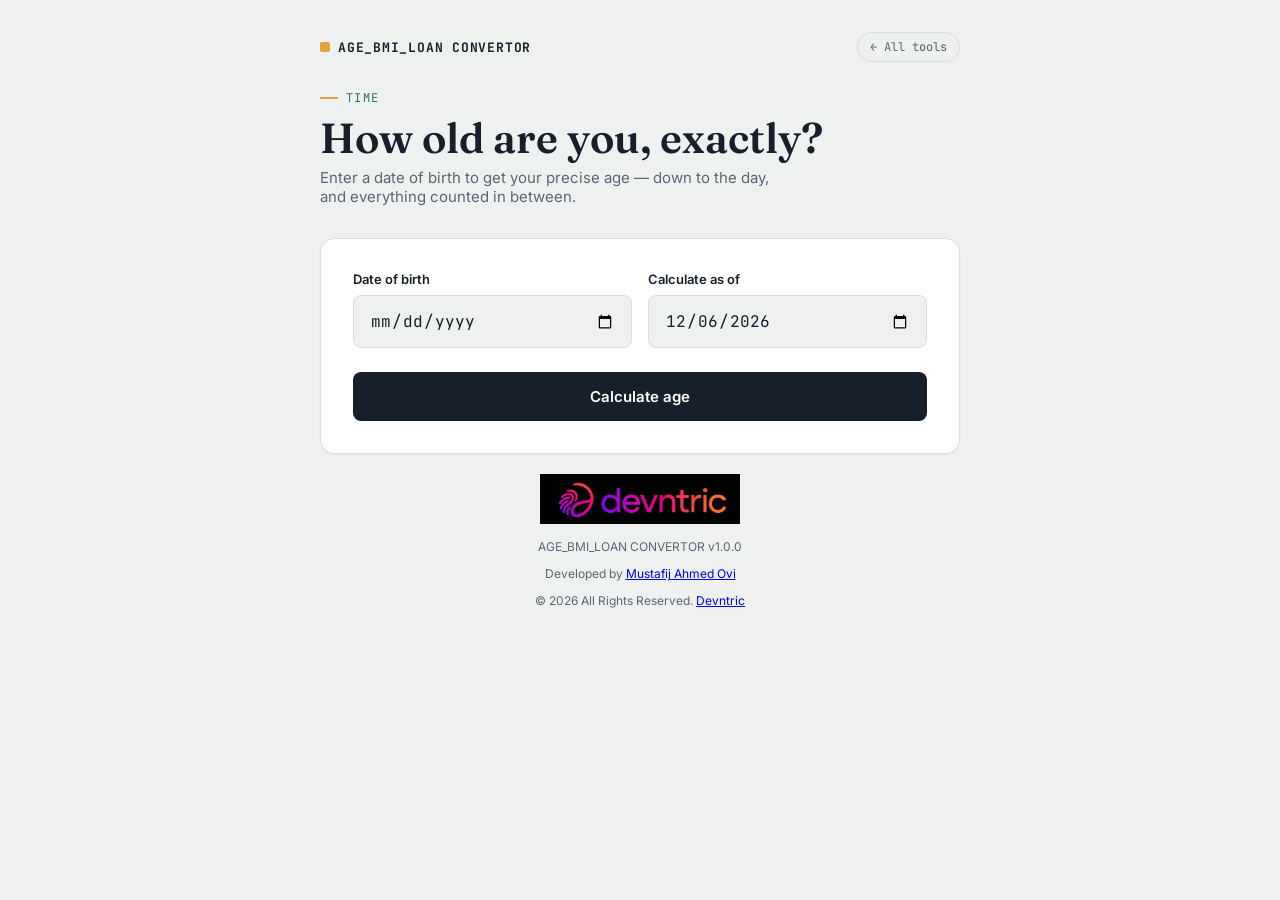
==== age.html @ c367329c "first commit" ====
<!DOCTYPE html>
<html lang="en">
<head>
<meta charset="UTF-8">
<meta name="viewport" content="width=device-width, initial-scale=1.0">
<title>Age Calculator — Age_BMI_Loan Convertor</title>
<link rel="stylesheet" href="style.css">
</head>
<body>

<div class="page">
  <div class="topnav">
    <a class="brand" href="index.html">AGE_BMI_LOAN CONVERTOR</a>
    <a class="back-link" href="index.html">← All tools</a>
  </div>

  <div class="eyebrow">Time</div>
  <h1>How old are you, exactly?</h1>
  <p class="sub">Enter a date of birth to get your precise age — down to the day, and everything counted in between.</p>

  <div class="card">
    <div class="row">
      <div>
        <label for="dob">Date of birth</label>
        <input type="date" id="dob">
      </div>
      <div>
        <label for="asof">Calculate as of</label>
        <input type="date" id="asof">
      </div>
    </div>
    <button class="primary" id="calcBtn">Calculate age</button>

    <p class="error" id="errorMsg">Please choose a valid date of birth that isn't in the future.</p>

    <div class="result" id="result">
      <p class="headline-stat">You are <span id="mainAge">—</span> old.</p>
      <div class="stat-strip">
        <div class="stat"><span class="num" id="statYears">0</span><span class="lbl">Years</span></div>
        <div class="stat"><span class="num" id="statMonths">0</span><span class="lbl">Months</span></div>
        <div class="stat"><span class="num" id="statWeeks">0</span><span class="lbl">Weeks</span></div>
        <div class="stat"><span class="num" id="statDays">0</span><span class="lbl">Days</span></div>
        <div class="stat"><span class="num" id="statHours">0</span><span class="lbl">Hours</span></div>
      </div>
      <p class="note" id="nextBday"></p>
    </div>
  </div>

  <footer class="brand-footer">
    <img src="assets/dev-logo.jpeg" alt="Devntric logo" height="50" width="200">
    <p class="app-name">AGE_BMI_LOAN CONVERTOR <span class="ver">v1.0.0</span></p>
    <p class="line">Developed by <a href="https://www.linkedin.com/in/mustafij55" target="_blank" rel="noopener">Mustafij Ahmed Ovi</a></p>
    <p class="line copyright">© 2026 All Rights Reserved. <a href="https://devntric.com/">Devntric</a></p>
  </footer>
</div>

<script>
  const dobInput = document.getElementById('dob');
  const asofInput = document.getElementById('asof');
  const calcBtn = document.getElementById('calcBtn');
  const result = document.getElementById('result');
  const errorMsg = document.getElementById('errorMsg');

  const today = new Date();
  asofInput.valueAsDate = today;
  dobInput.max = today.toISOString().split('T')[0];

  function animateCount(el, target, duration=600){
    const start = 0;
    const startTime = performance.now();
    function tick(now){
      const progress = Math.min((now - startTime) / duration, 1);
      const eased = 1 - Math.pow(1-progress, 3);
      el.textContent = Math.round(start + (target-start)*eased).toLocaleString();
      if(progress < 1) requestAnimationFrame(tick);
    }
    requestAnimationFrame(tick);
  }

  calcBtn.addEventListener('click', () => {
    const dobVal = dobInput.value;
    const asofVal = asofInput.value || today.toISOString().split('T')[0];

    if(!dobVal){
      errorMsg.style.display = 'block';
      errorMsg.textContent = 'Please choose a date of birth.';
      result.classList.remove('show');
      return;
    }

    const dob = new Date(dobVal + 'T00:00:00');
    const asof = new Date(asofVal + 'T00:00:00');

    if(dob > asof){
      errorMsg.style.display = 'block';
      errorMsg.textContent = "Please choose a valid date of birth that isn't in the future.";
      result.classList.remove('show');
      return;
    }
    errorMsg.style.display = 'none';

    let years = asof.getFullYear() - dob.getFullYear();
    let months = asof.getMonth() - dob.getMonth();
    let days = asof.getDate() - dob.getDate();

    if(days < 0){
      months -= 1;
      const prevMonth = new Date(asof.getFullYear(), asof.getMonth(), 0);
      days += prevMonth.getDate();
    }
    if(months < 0){
      years -= 1;
      months += 12;
    }

    const msDiff = asof - dob;
    const totalDays = Math.floor(msDiff / (1000*60*60*24));
    const totalWeeks = Math.floor(totalDays / 7);
    const totalMonths = years*12 + months;
    const totalHours = Math.floor(msDiff / (1000*60*60));

    document.getElementById('mainAge').textContent = `${years} year${years!==1?'s':''}, ${months} month${months!==1?'s':''}, ${days} day${days!==1?'s':''}`;

    animateCount(document.getElementById('statYears'), years);
    animateCount(document.getElementById('statMonths'), totalMonths);
    animateCount(document.getElementById('statWeeks'), totalWeeks);
    animateCount(document.getElementById('statDays'), totalDays);
    animateCount(document.getElementById('statHours'), totalHours);

    let nextBday = new Date(asof.getFullYear(), dob.getMonth(), dob.getDate());
    if(nextBday < asof){
      nextBday = new Date(asof.getFullYear()+1, dob.getMonth(), dob.getDate());
    }
    const daysToBday = Math.ceil((nextBday - asof) / (1000*60*60*24));
    document.getElementById('nextBday').textContent =
      daysToBday === 0 ? "🎉 It's your birthday today!" : `${daysToBday} day${daysToBday!==1?'s':''} until your next birthday.`;

    result.classList.add('show');
  });
</script>

</body>
</html>
---- style.css ----
@import url('https://fonts.googleapis.com/css2?family=Fraunces:opsz,wght@9..144,400;9..144,600;9..144,700&family=Inter:wght@400;500;600&family=JetBrains+Mono:wght@400;500;700&display=swap');

:root{
  --ink:#17202A;
  --ink-soft:#232E3A;
  --paper:#EEF1F0;
  --paper-raised:#FFFFFF;
  --amber:#E2A33B;
  --teal:#2F6F6B;
  --text-main:#17202A;
  --text-muted:#5B6572;
  --border:#DADFDD;
  --error:#B3452F;
}
*{box-sizing:border-box;}
body{
  margin:0;
  background:var(--paper);
  color:var(--text-main);
  font-family:'Inter',sans-serif;
  min-height:100vh;
  padding:32px 16px;
}
.page{
  width:100%;
  max-width:640px;
  margin:0 auto;
}
.topnav{
  display:flex;
  align-items:center;
  justify-content:space-between;
  margin-bottom:28px;
}
.brand{
  font-family:'JetBrains Mono',monospace;
  font-size:13px;
  font-weight:700;
  letter-spacing:0.06em;
  color:var(--ink);
  text-decoration:none;
  display:flex;
  align-items:center;
  gap:8px;
}
.brand::before{
  content:'';
  width:10px;
  height:10px;
  border-radius:2px;
  background:var(--amber);
  display:inline-block;
}
.back-link{
  font-family:'JetBrains Mono',monospace;
  font-size:12px;
  color:var(--text-muted);
  text-decoration:none;
  border:1px solid var(--border);
  padding:6px 12px;
  border-radius:20px;
  transition:all .15s ease;
}
.back-link:hover{
  border-color:var(--teal);
  color:var(--teal);
}
.eyebrow{
  font-family:'JetBrains Mono',monospace;
  font-size:12px;
  letter-spacing:0.12em;
  text-transform:uppercase;
  color:var(--teal);
  margin-bottom:10px;
  display:flex;
  align-items:center;
  gap:8px;
}
.eyebrow::before{
  content:'';
  width:18px;
  height:2px;
  background:var(--amber);
  display:inline-block;
}
h1{
  font-family:'Fraunces',serif;
  font-weight:600;
  font-size:clamp(30px,5vw,42px);
  line-height:1.05;
  margin:0 0 8px;
  color:var(--ink);
}
.sub{
  color:var(--text-muted);
  font-size:15px;
  margin:0 0 32px;
  max-width:50ch;
}
.card{
  background:var(--paper-raised);
  border:1px solid var(--border);
  border-radius:14px;
  padding:32px;
  box-shadow:0 1px 2px rgba(23,32,42,0.04);
}
label{
  display:block;
  font-size:13px;
  font-weight:600;
  color:var(--ink);
  margin-bottom:8px;
}
input, select{
  width:100%;
  padding:14px 16px;
  font-family:'JetBrains Mono',monospace;
  font-size:16px;
  border:1.5px solid var(--border);
  border-radius:8px;
  background:var(--paper);
  color:var(--text-main);
  outline:none;
  transition:border-color .15s ease;
}
input:focus, select:focus{
  border-color:var(--teal);
}
.row{
  display:flex;
  gap:16px;
  flex-wrap:wrap;
  margin-bottom:16px;
}
.row > div{ flex:1; min-width:180px; }
button.primary{
  margin-top:8px;
  width:100%;
  padding:15px;
  background:var(--ink);
  color:#fff;
  border:none;
  border-radius:8px;
  font-family:'Inter',sans-serif;
  font-weight:600;
  font-size:15px;
  cursor:pointer;
  transition:background .15s ease, transform .1s ease;
}
button.primary:hover{ background:var(--ink-soft); }
button.primary:active{ transform:scale(0.99); }
button.primary:focus-visible{ outline:2px solid var(--amber); outline-offset:2px; }

.result{
  margin-top:28px;
  display:none;
}
.result.show{ display:block; animation:fadeUp .4s ease; }
@keyframes fadeUp{
  from{ opacity:0; transform:translateY(8px); }
  to{ opacity:1; transform:translateY(0); }
}
.headline-stat{
  font-family:'Fraunces',serif;
  font-size:clamp(26px,4vw,34px);
  color:var(--ink);
  margin:0 0 20px;
}
.headline-stat span{
  color:var(--teal);
  font-weight:700;
}
.stat-strip{
  display:grid;
  grid-template-columns:repeat(auto-fit,minmax(110px,1fr));
  gap:1px;
  background:var(--border);
  border:1px solid var(--border);
  border-radius:10px;
  overflow:hidden;
}
.stat{
  background:var(--paper-raised);
  padding:18px 14px;
  text-align:center;
}
.stat .num{
  font-family:'JetBrains Mono',monospace;
  font-weight:700;
  font-size:22px;
  color:var(--ink);
  display:block;
}
.stat .lbl{
  font-family:'JetBrains Mono',monospace;
  font-size:10px;
  letter-spacing:0.08em;
  text-transform:uppercase;
  color:var(--text-muted);
  margin-top:4px;
  display:block;
}
.stat:nth-child(1) .num{ color:var(--amber); }
.note{
  margin-top:16px;
  font-size:13px;
  color:var(--text-muted);
  font-family:'JetBrains Mono',monospace;
}
.error{
  margin-top:16px;
  color:var(--error);
  font-size:13px;
  font-family:'JetBrains Mono',monospace;
  display:none;
}
footer{
  margin-top:20px;
  text-align:center;
  font-size:12px;
  color:var(--text-muted);
}

/* --- Landing page specific --- */
.hero{
  text-align:left;
  margin-bottom:40px;
}
.tool-grid{
  display:grid;
  grid-template-columns:repeat(auto-fit,minmax(180px,1fr));
  gap:16px;
}
.tool-card{
  background:var(--paper-raised);
  border:1px solid var(--border);
  border-radius:14px;
  padding:28px 22px;
  text-decoration:none;
  color:var(--text-main);
  display:block;
  transition:transform .15s ease, box-shadow .15s ease, border-color .15s ease;
  position:relative;
  overflow:hidden;
}
.tool-card:hover{
  transform:translateY(-3px);
  box-shadow:0 8px 20px rgba(23,32,42,0.08);
  border-color:var(--teal);
}
.tool-card .icon{
  font-family:'JetBrains Mono',monospace;
  font-size:12px;
  font-weight:700;
  color:var(--amber);
  letter-spacing:0.08em;
  text-transform:uppercase;
  display:block;
  margin-bottom:14px;
}
.tool-card h3{
  font-family:'Fraunces',serif;
  font-size:22px;
  font-weight:600;
  margin:0 0 8px;
  color:var(--ink);
}
.tool-card p{
  font-size:13px;
  color:var(--text-muted);
  margin:0;
  line-height:1.5;
}
.tool-card .go{
  margin-top:16px;
  font-family:'JetBrains Mono',monospace;
  font-size:12px;
  color:var(--teal);
  font-weight:700;
}
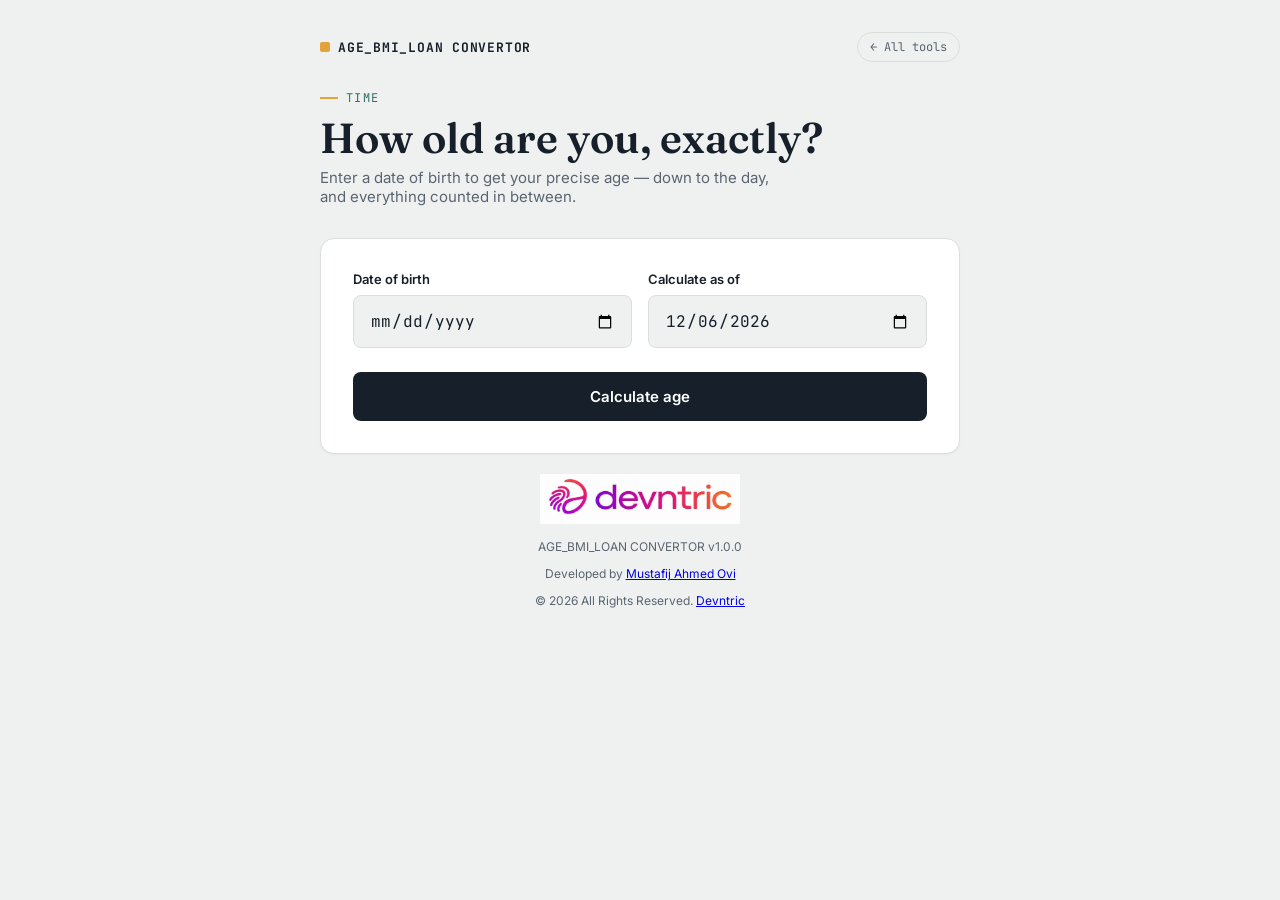
==== commit b6057af0: "logo change" ====
--- a/age.html
+++ b/age.html
@@ -47,7 +47,7 @@
   </div>
 
   <footer class="brand-footer">
-    <img src="assets/dev-logo.jpeg" alt="Devntric logo" height="50" width="200">
+    <img src="assets/dev-logo2.jpeg" alt="Devntric logo" height="50" width="200">
     <p class="app-name">AGE_BMI_LOAN CONVERTOR <span class="ver">v1.0.0</span></p>
     <p class="line">Developed by <a href="https://www.linkedin.com/in/mustafij55" target="_blank" rel="noopener">Mustafij Ahmed Ovi</a></p>
     <p class="line copyright">© 2026 All Rights Reserved. <a href="https://devntric.com/">Devntric</a></p>
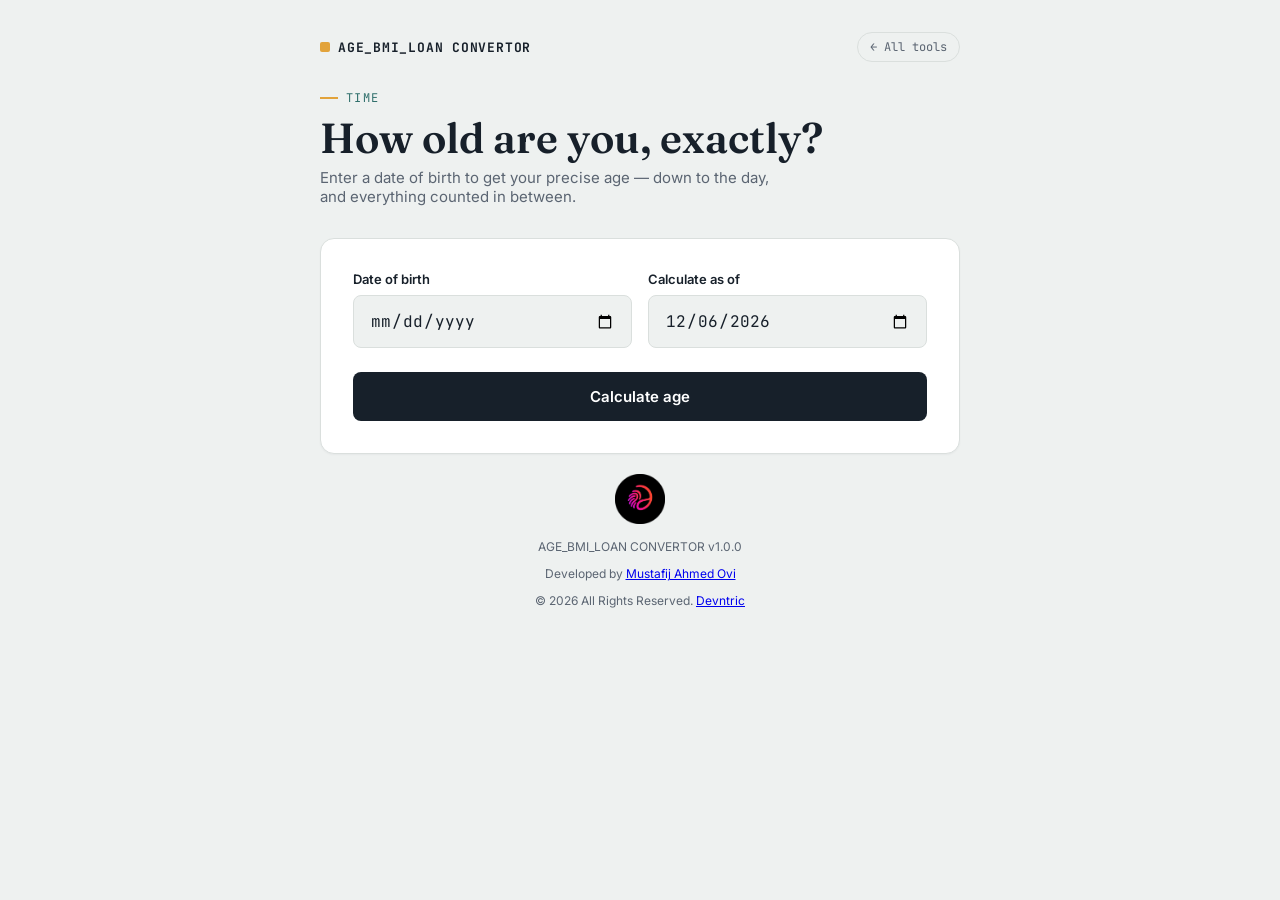
==== commit a0652879: "some change index" ====
--- a/age.html
+++ b/age.html
@@ -47,7 +47,7 @@
   </div>
 
   <footer class="brand-footer">
-    <img src="assets/dev-logo2.jpeg" alt="Devntric logo" height="50" width="200">
+    <img src="assets/dev-logo1.png" alt="Devntric logo" height="50" width="50">
     <p class="app-name">AGE_BMI_LOAN CONVERTOR <span class="ver">v1.0.0</span></p>
     <p class="line">Developed by <a href="https://www.linkedin.com/in/mustafij55" target="_blank" rel="noopener">Mustafij Ahmed Ovi</a></p>
     <p class="line copyright">© 2026 All Rights Reserved. <a href="https://devntric.com/">Devntric</a></p>
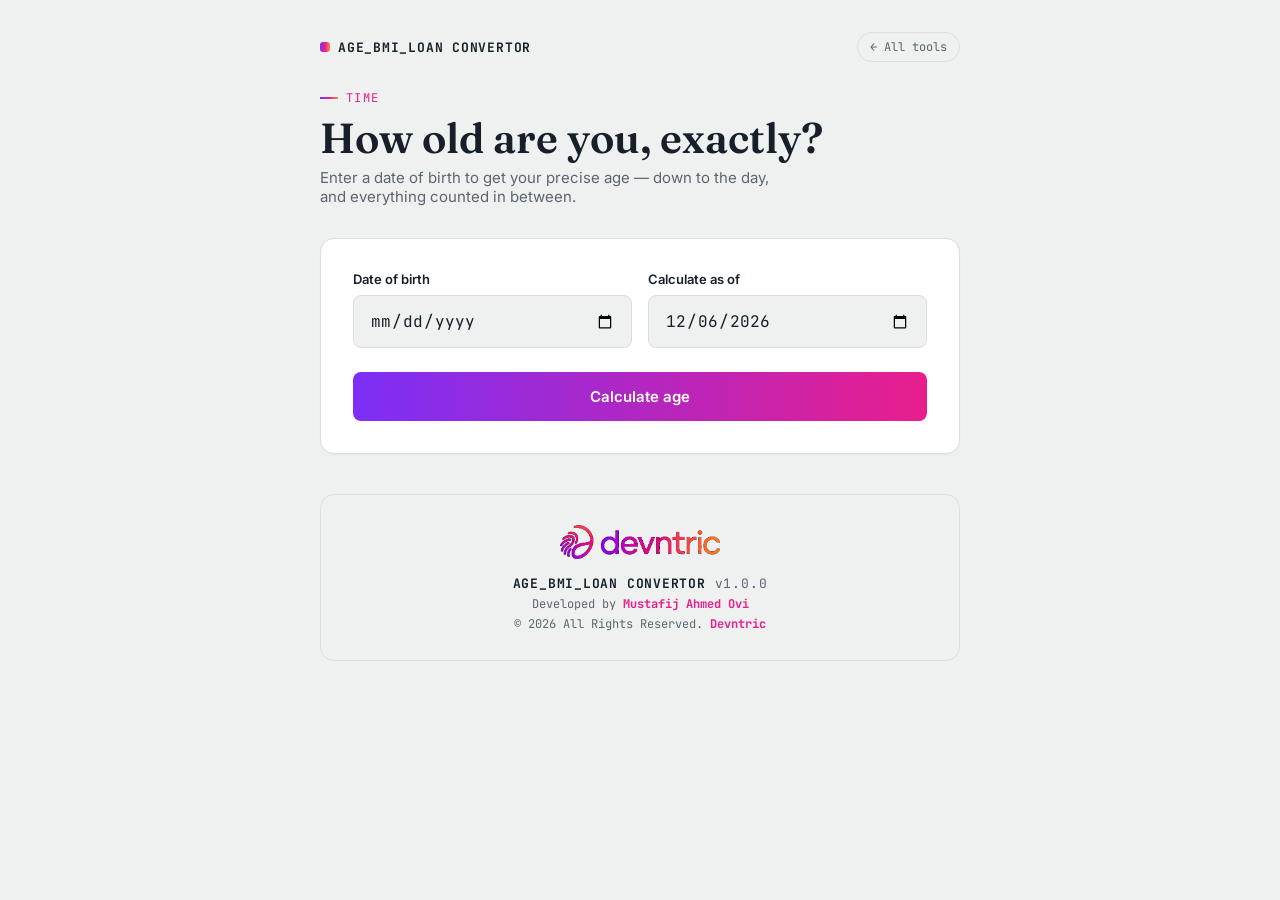
==== commit 9a4ef106: "all file change" ====
--- a/age.html
+++ b/age.html
@@ -47,10 +47,10 @@
   </div>
 
   <footer class="brand-footer">
-    <img src="assets/dev-logo1.png" alt="Devntric logo" height="50" width="50">
+    <img src="assets/devntric-logo-paper.png" alt="Devntric logo">
     <p class="app-name">AGE_BMI_LOAN CONVERTOR <span class="ver">v1.0.0</span></p>
     <p class="line">Developed by <a href="https://www.linkedin.com/in/mustafij55" target="_blank" rel="noopener">Mustafij Ahmed Ovi</a></p>
-    <p class="line copyright">© 2026 All Rights Reserved. <a href="https://devntric.com/">Devntric</a></p>
+    <p class="line copyright">© 2026 All Rights Reserved. <a href="#">Devntric</a></p>
   </footer>
 </div>
 
--- a/style.css
+++ b/style.css
@@ -5,12 +5,15 @@
   --ink-soft:#232E3A;
   --paper:#EEF1F0;
   --paper-raised:#FFFFFF;
-  --amber:#E2A33B;
-  --teal:#2F6F6B;
+  --violet:#7B2FF7;
+  --magenta:#E91E8C;
+  --amber:#FF8A3D;
+  --teal:#E91E8C;
   --text-main:#17202A;
   --text-muted:#5B6572;
   --border:#DADFDD;
-  --error:#B3452F;
+  --error:#DC2626;
+  --brand-gradient: linear-gradient(90deg, var(--violet) 0%, var(--magenta) 50%, var(--amber) 100%);
 }
 *{box-sizing:border-box;}
 body{
@@ -47,8 +50,8 @@
   content:'';
   width:10px;
   height:10px;
-  border-radius:2px;
-  background:var(--amber);
+  border-radius:3px;
+  background:var(--brand-gradient);
   display:inline-block;
 }
 .back-link{
@@ -80,7 +83,7 @@
   content:'';
   width:18px;
   height:2px;
-  background:var(--amber);
+  background:var(--brand-gradient);
   display:inline-block;
 }
 h1{
@@ -137,7 +140,9 @@
   margin-top:8px;
   width:100%;
   padding:15px;
-  background:var(--ink);
+  background:var(--brand-gradient);
+  background-size:200% 100%;
+  background-position:0% 0%;
   color:#fff;
   border:none;
   border-radius:8px;
@@ -145,9 +150,9 @@
   font-weight:600;
   font-size:15px;
   cursor:pointer;
-  transition:background .15s ease, transform .1s ease;
-}
-button.primary:hover{ background:var(--ink-soft); }
+  transition:background-position .3s ease, transform .1s ease;
+}
+button.primary:hover{ background-position:100% 0%; }
 button.primary:active{ transform:scale(0.99); }
 button.primary:focus-visible{ outline:2px solid var(--amber); outline-offset:2px; }
 
@@ -216,9 +221,50 @@
 }
 footer{
   margin-top:20px;
+}
+
+/* --- Brand footer --- */
+.brand-footer{
+  margin-top:40px;
+  background:var(--paper);
+  border:1px solid var(--border);
+  border-radius:14px;
+  padding:30px 24px 24px;
   text-align:center;
-  font-size:12px;
-  color:var(--text-muted);
+}
+.brand-footer img{
+  height:34px;
+  display:block;
+  margin:0 auto 16px;
+}
+.brand-footer .app-name{
+  font-family:'JetBrains Mono',monospace;
+  font-weight:700;
+  font-size:13px;
+  letter-spacing:0.06em;
+  color:var(--ink);
+  margin:0 0 4px;
+}
+.brand-footer .ver{
+  color:var(--text-muted);
+  font-weight:400;
+}
+.brand-footer .line{
+  font-family:'JetBrains Mono',monospace;
+  font-size:12px;
+  color:var(--text-muted);
+  margin:4px 0;
+}
+.brand-footer a{
+  color:var(--teal);
+  font-weight:700;
+  text-decoration:none;
+}
+.brand-footer a:hover{
+  text-decoration:underline;
+}
+.brand-footer .copyright a{
+  color:var(--teal);
 }
 
 /* --- Landing page specific --- */
